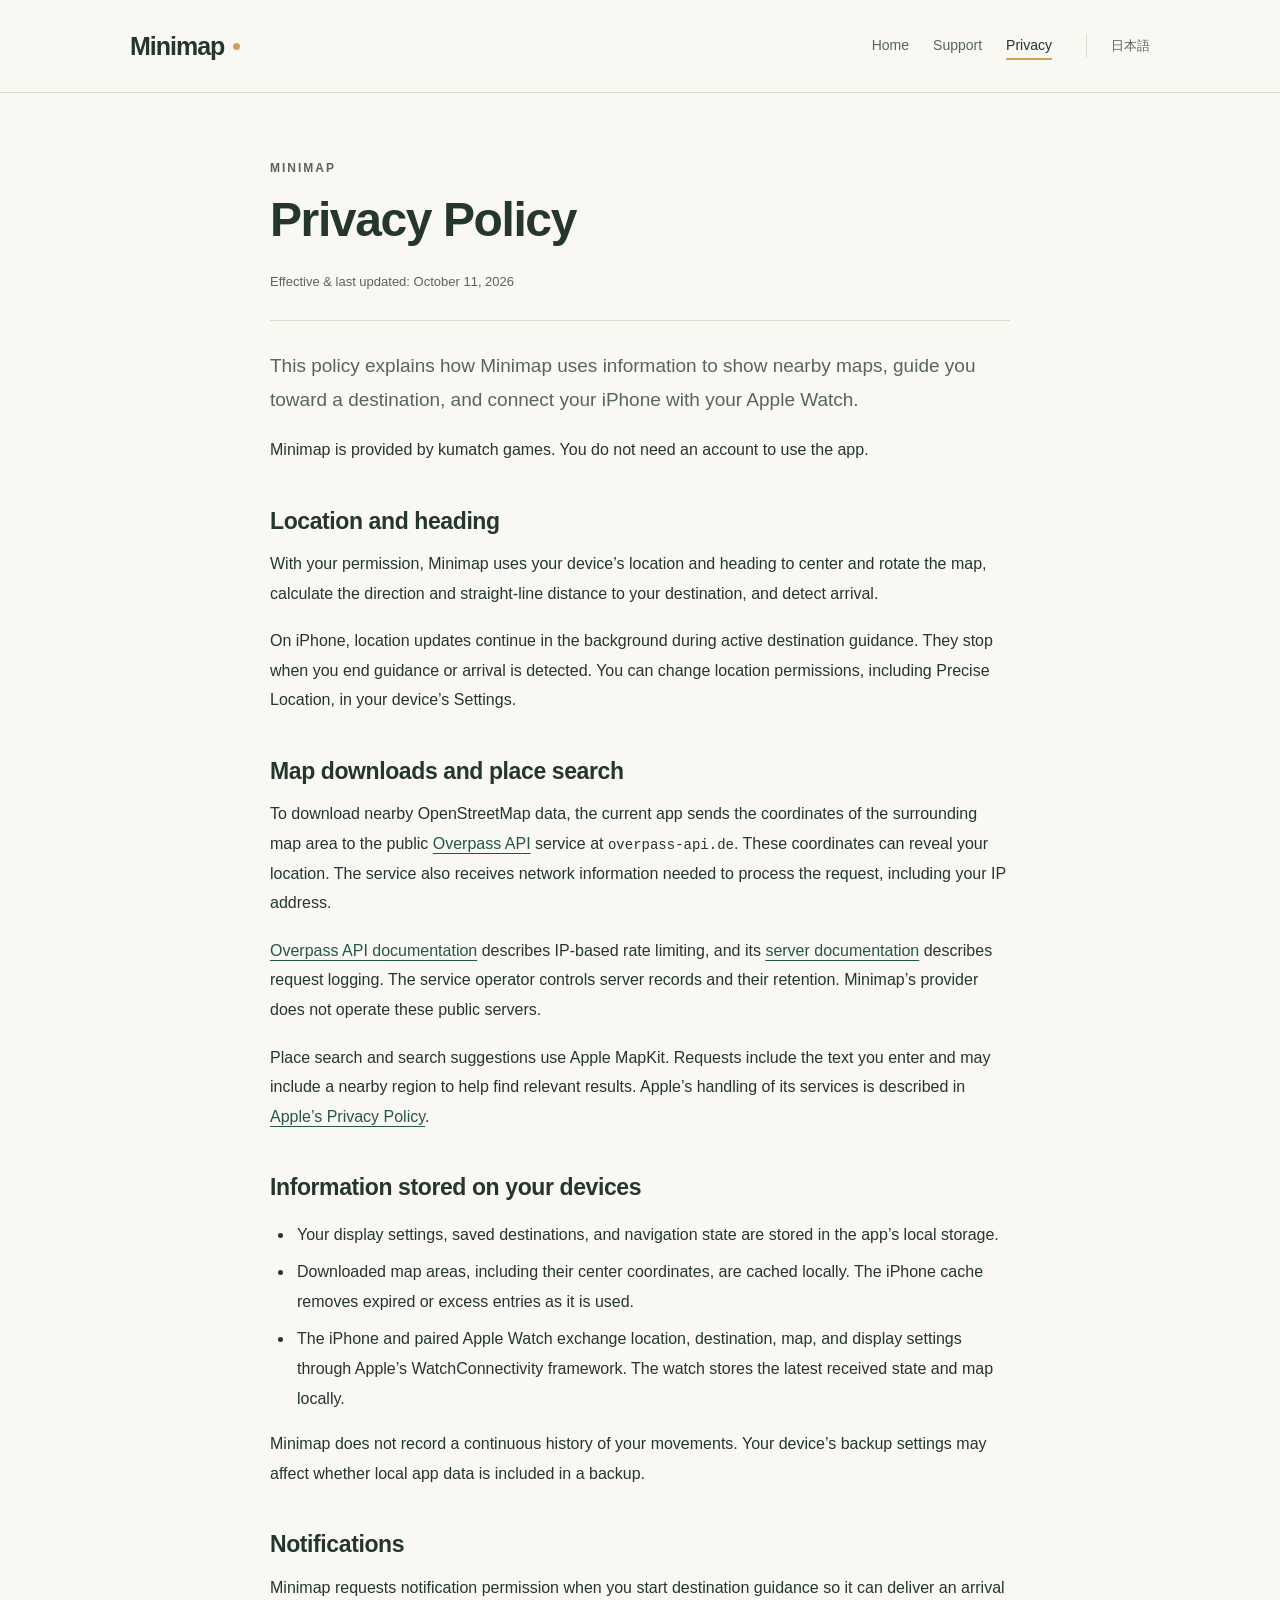
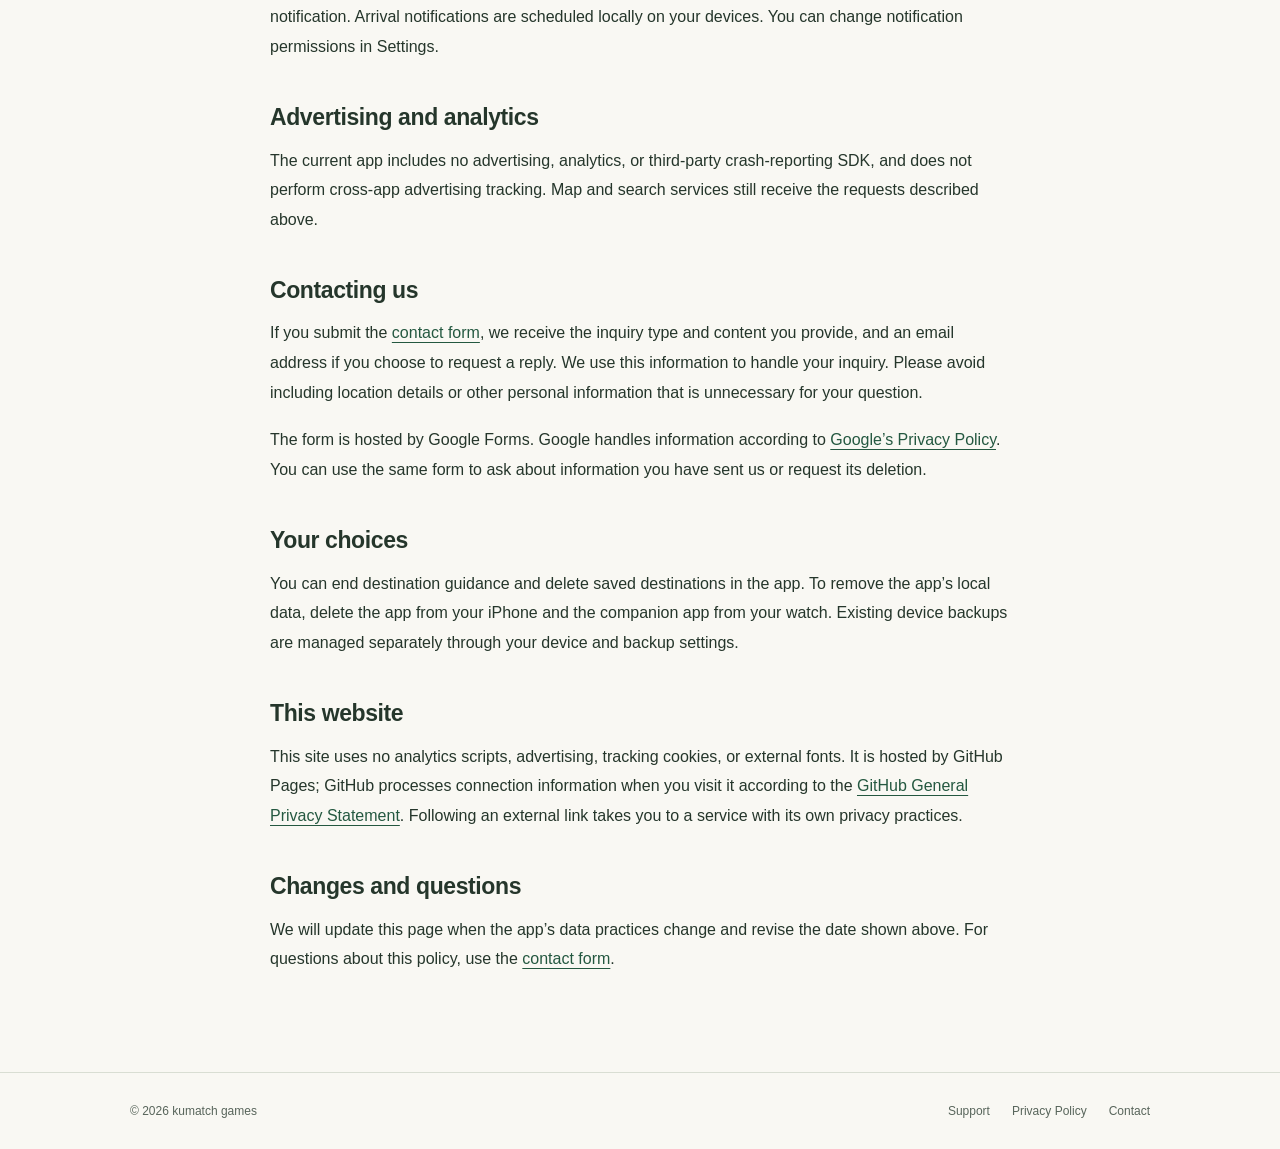
==== privacy.html @ 5348c85e "Publish Minimap privacy and support pages in English and Japanese" ====
<!doctype html>
<html lang="en">
<head>
<meta charset="utf-8">
<meta name="viewport" content="width=device-width, initial-scale=1">
<meta name="color-scheme" content="light">
<title>Privacy Policy — Minimap</title>
<meta name="description" content="Support and privacy information for Minimap, a circular map for iPhone and Apple Watch.">
<meta name="referrer" content="strict-origin-when-cross-origin">
<link rel="canonical" href="https://kumatch-games.github.io/mimimap-hp/privacy.html">
<link rel="alternate" hreflang="en" href="https://kumatch-games.github.io/mimimap-hp/privacy.html">
<link rel="alternate" hreflang="ja" href="https://kumatch-games.github.io/mimimap-hp/privacy-ja.html">
<link rel="stylesheet" href="site.css">
</head>
<body>
<a class="skip" href="privacy.html#main">Skip to content</a>
<header><div class="header-inner"><a class="brand" href="index.html">Minimap<span class="brand-dot" aria-hidden="true"></span></a><nav aria-label="Main"><a href="index.html">Home</a><a href="support.html">Support</a><a href="privacy.html" aria-current="page">Privacy</a></nav><a class="language" href="privacy-ja.html" lang="ja" hreflang="ja">日本語</a></div></header>
<main id="main" class="document"><p class="eyebrow">Minimap</p><h1>Privacy Policy</h1><p class="meta">Effective &amp; last updated: October 11, 2026</p>
<p class="intro">This policy explains how Minimap uses information to show nearby maps, guide you toward a destination, and connect your iPhone with your Apple Watch.</p>
<p>Minimap is provided by kumatch games. You do not need an account to use the app.</p>
<h2 id="location">Location and heading</h2>
<p>With your permission, Minimap uses your device’s location and heading to center and rotate the map, calculate the direction and straight-line distance to your destination, and detect arrival.</p>
<p>On iPhone, location updates continue in the background during active destination guidance. They stop when you end guidance or arrival is detected. You can change location permissions, including Precise Location, in your device’s Settings.</p>
<h2 id="services">Map downloads and place search</h2>
<p>To download nearby OpenStreetMap data, the current app sends the coordinates of the surrounding map area to the public <a href="https://overpass-api.de/">Overpass API</a> service at <code>overpass-api.de</code>. These coordinates can reveal your location. The service also receives network information needed to process the request, including your IP address.</p>
<p><a href="https://dev.overpass-api.de/overpass-doc/en/preface/commons.html">Overpass API documentation</a> describes IP-based rate limiting, and its <a href="https://dev.overpass-api.de/technical_overview.html">server documentation</a> describes request logging. The service operator controls server records and their retention. Minimap’s provider does not operate these public servers.</p>
<p>Place search and search suggestions use Apple MapKit. Requests include the text you enter and may include a nearby region to help find relevant results. Apple’s handling of its services is described in <a href="https://www.apple.com/legal/privacy/">Apple’s Privacy Policy</a>.</p>
<h2 id="devices">Information stored on your devices</h2>
<ul>
<li>Your display settings, saved destinations, and navigation state are stored in the app’s local storage.</li>
<li>Downloaded map areas, including their center coordinates, are cached locally. The iPhone cache removes expired or excess entries as it is used.</li>
<li>The iPhone and paired Apple Watch exchange location, destination, map, and display settings through Apple’s WatchConnectivity framework. The watch stores the latest received state and map locally.</li>
</ul>
<p>Minimap does not record a continuous history of your movements. Your device’s backup settings may affect whether local app data is included in a backup.</p>
<h2 id="notifications">Notifications</h2>
<p>Minimap requests notification permission when you start destination guidance so it can deliver an arrival notification. Arrival notifications are scheduled locally on your devices. You can change notification permissions in Settings.</p>
<h2 id="analytics">Advertising and analytics</h2>
<p>The current app includes no advertising, analytics, or third-party crash-reporting SDK, and does not perform cross-app advertising tracking. Map and search services still receive the requests described above.</p>
<h2 id="contact">Contacting us</h2>
<p>If you submit the <a href="https://forms.gle/LzqGx8GmkPNGpjQ88">contact form</a>, we receive the inquiry type and content you provide, and an email address if you choose to request a reply. We use this information to handle your inquiry. Please avoid including location details or other personal information that is unnecessary for your question.</p>
<p>The form is hosted by Google Forms. Google handles information according to <a href="https://policies.google.com/privacy">Google’s Privacy Policy</a>. You can use the same form to ask about information you have sent us or request its deletion.</p>
<h2 id="choices">Your choices</h2>
<p>You can end destination guidance and delete saved destinations in the app. To remove the app’s local data, delete the app from your iPhone and the companion app from your watch. Existing device backups are managed separately through your device and backup settings.</p>
<h2 id="website">This website</h2>
<p>This site uses no analytics scripts, advertising, tracking cookies, or external fonts. It is hosted by GitHub Pages; GitHub processes connection information when you visit it according to the <a href="https://docs.github.com/en/site-policy/privacy-policies/github-general-privacy-statement">GitHub General Privacy Statement</a>. Following an external link takes you to a service with its own privacy practices.</p>
<h2 id="changes">Changes and questions</h2>
<p>We will update this page when the app’s data practices change and revise the date shown above. For questions about this policy, use the <a href="https://forms.gle/LzqGx8GmkPNGpjQ88">contact form</a>.</p>
</main>
<footer><div class="footer-inner"><p>© 2026 kumatch games</p><div><a href="support.html">Support</a><a href="privacy.html">Privacy Policy</a><a href="https://forms.gle/LzqGx8GmkPNGpjQ88">Contact</a></div></div></footer>
</body>
</html>
---- site.css ----
:root { color-scheme:light; --paper:#f9f8f3; --ink:#25362b; --muted:#58655b; --accent:#245840; --line:#d9ded3; }
* { box-sizing:border-box; }
html { scroll-behavior:smooth; }
body { margin:0; background:var(--paper); color:var(--ink); font-family:-apple-system,BlinkMacSystemFont,"Segoe UI","Hiragino Kaku Gothic ProN","Yu Gothic",sans-serif; font-size:16px; line-height:1.85; }
a { color:var(--accent); text-underline-offset:4px; overflow-wrap:anywhere; }
a:hover { text-decoration-thickness:2px; }
a:focus-visible { outline:3px solid #bc7c22; outline-offset:5px; border-radius:3px; }
.skip { position:absolute; top:-80px; left:16px; padding:8px 16px; background:white; z-index:10; }
.skip:focus { top:12px; }
header { border-bottom:1px solid var(--line); }
.header-inner { max-width:1100px; margin:auto; padding:23px 40px; display:flex; align-items:center; gap:34px; }
.brand { display:inline-flex; align-items:center; gap:9px; font-size:25px; font-weight:750; letter-spacing:-1px; color:var(--ink); text-decoration:none; }
.brand-dot { width:7px; height:7px; border-radius:50%; background:#d1a351; }
nav { display:flex; gap:24px; margin-left:auto; font-size:14px; }
nav a, .language { color:var(--muted); text-decoration:none; }
nav a[aria-current] { color:var(--ink); text-decoration:underline; text-decoration-color:#d1a351; text-decoration-thickness:2px; text-underline-offset:8px; }
.language { border-left:1px solid var(--line); padding-left:24px; font-size:13px; white-space:nowrap; }
main { max-width:820px; margin:0 auto; padding:64px 40px 80px; min-height:calc(100vh - 230px); }
h1 { font-size:clamp(30px,4.6vw,48px); line-height:1.3; margin:10px 0 18px; font-weight:700; letter-spacing:-1.4px; overflow-wrap:anywhere; }
h2 { font-size:23px; line-height:1.4; margin:40px 0 12px; letter-spacing:-.4px; }
p { margin:12px 0 18px; }
.eyebrow { text-transform:uppercase; letter-spacing:2px; font-size:12px; font-weight:650; color:var(--muted); margin:0; }
.meta { color:var(--muted); font-size:13px; padding-bottom:26px; border-bottom:1px solid var(--line); margin:0 0 28px; }
.intro { font-size:19px; line-height:1.8; color:var(--muted); }
ul { padding-left:24px; }
li { padding-left:3px; margin:8px 0; }
code { font-size:14px; overflow-wrap:anywhere; }
.button { display:inline-flex; align-items:center; gap:26px; padding:12px 23px; color:white; background:var(--accent); border-radius:7px; text-decoration:none; font-weight:600; font-size:15px; }
.button:hover { background:#183f2d; }
.fine { font-size:14px; color:var(--muted); }
.home { max-width:1100px; padding-top:90px; }
.home h1 { font-size:clamp(38px,6vw,70px); line-height:1.17; letter-spacing:-2.2px; margin:20px 0 24px; }
.home .intro { max-width:540px; }
.actions { display:flex; align-items:center; gap:26px; flex-wrap:wrap; margin-top:30px; }
.secondary { font-size:15px; }
.home-note { max-width:590px; margin-top:60px; border-top:1px solid var(--line); padding-top:20px; color:var(--muted); font-size:15px; }
footer { border-top:1px solid var(--line); color:var(--muted); font-size:12px; }
.footer-inner { max-width:1100px; margin:auto; padding:27px 40px; display:flex; align-items:center; justify-content:space-between; gap:20px; }
.footer-inner p { margin:0; }
.footer-inner div { display:flex; gap:22px; flex-wrap:wrap; }
footer a { color:var(--muted); text-decoration:none; }
@media(max-width:640px) {
.header-inner { flex-wrap:wrap; gap:16px; padding:20px 24px; }
.brand { font-size:23px; }
.language { margin-left:auto; border:0; padding:0; }
nav { order:3; width:100%; margin:0; gap:25px; font-size:13px; }
main { padding:40px 24px 56px; }
h1 { letter-spacing:-.8px; }
h2 { font-size:21px; }
.intro { font-size:17px; }
.home { padding-top:58px; }
.home h1 { letter-spacing:-1.4px; }
.footer-inner { padding:24px; align-items:flex-start; flex-direction:column; gap:12px; }
.footer-inner div { gap:17px; }
}
@media(prefers-reduced-motion:reduce) { html { scroll-behavior:auto; } }
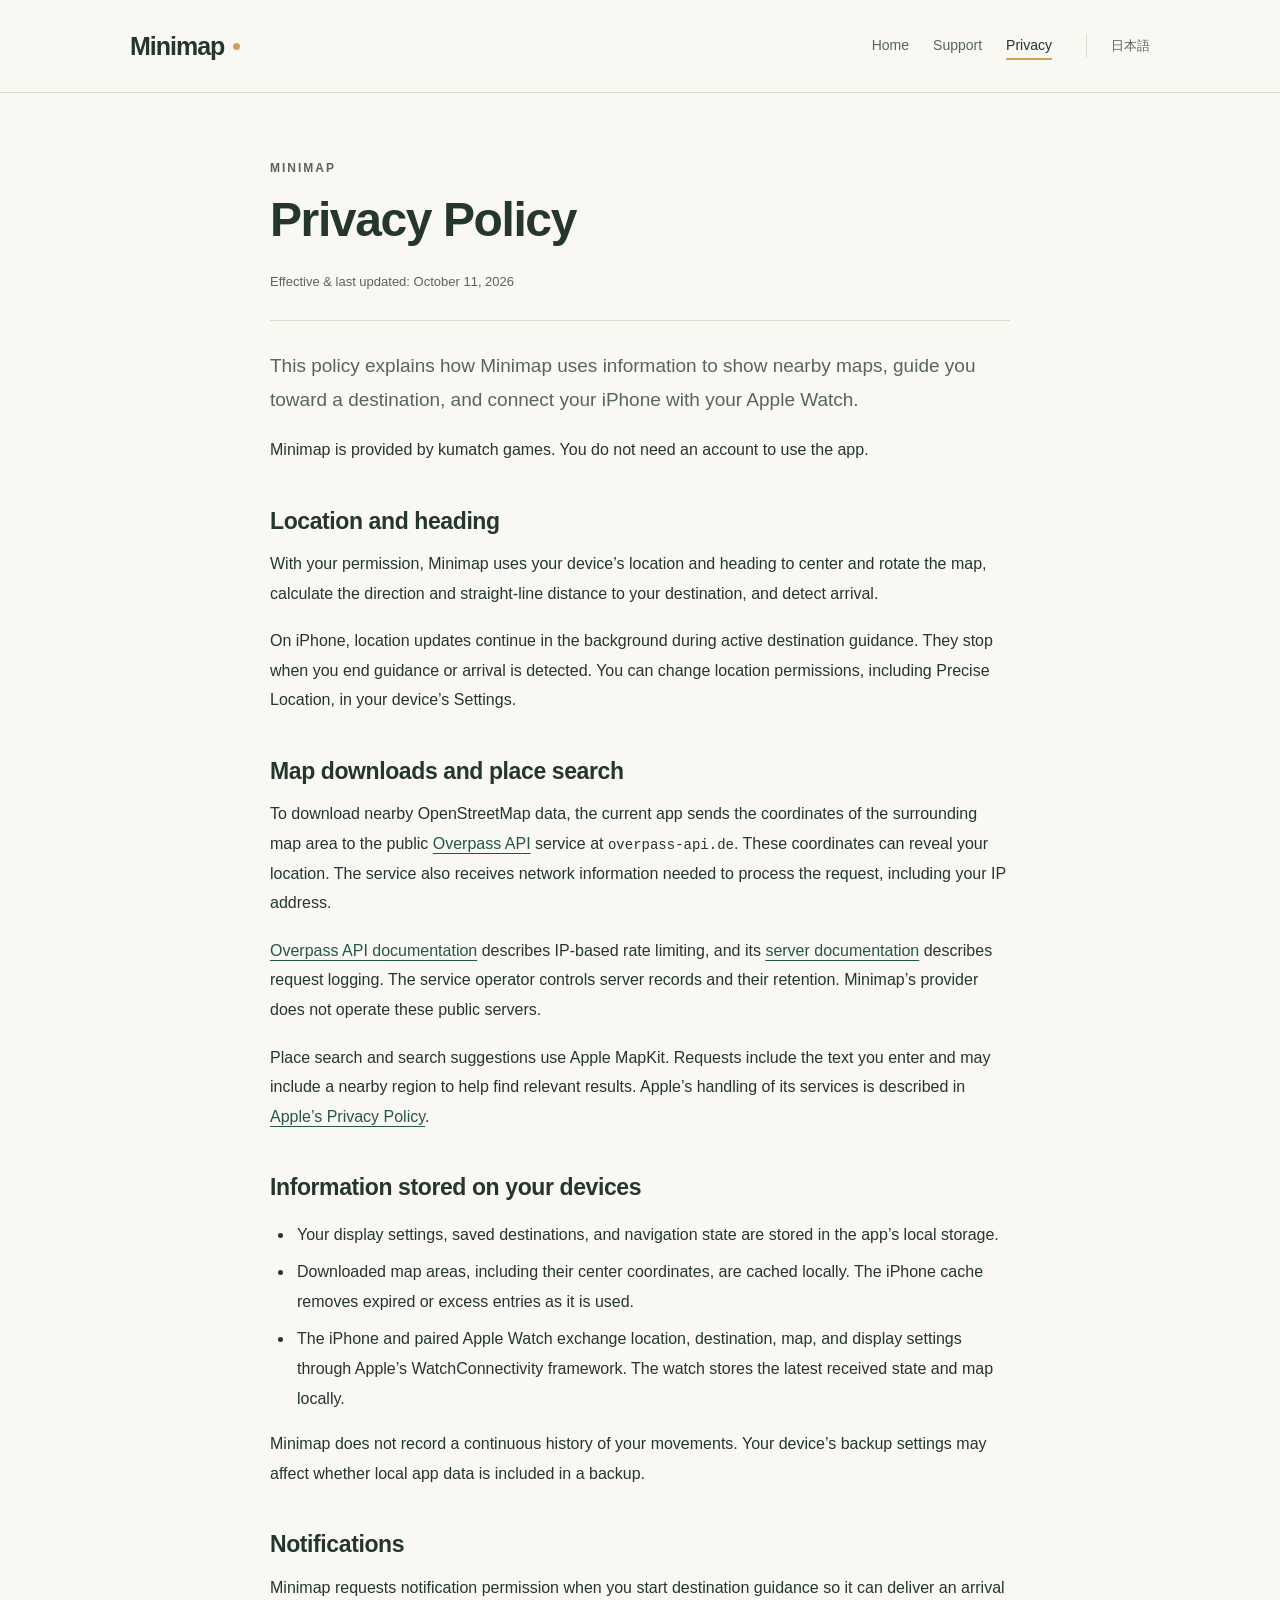
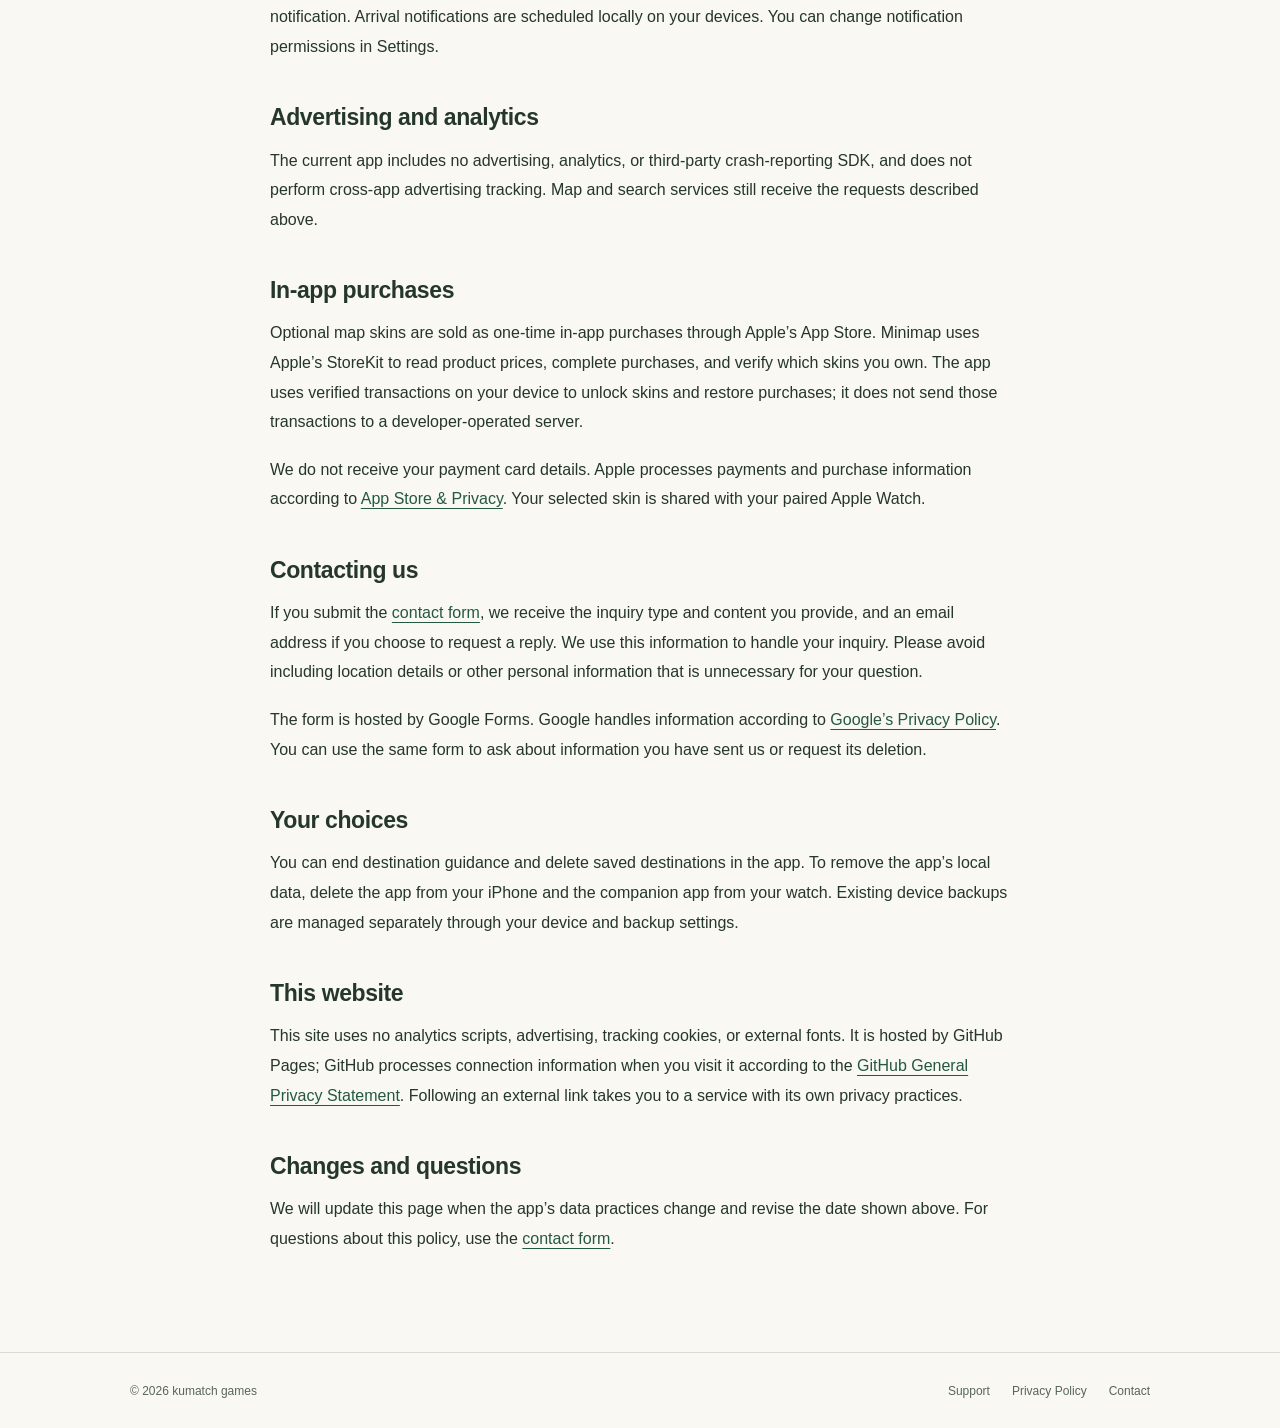
==== commit 27b4225b: "Document StoreKit purchase privacy" ====
--- a/privacy.html
+++ b/privacy.html
@@ -36,6 +36,9 @@
 <p>Minimap requests notification permission when you start destination guidance so it can deliver an arrival notification. Arrival notifications are scheduled locally on your devices. You can change notification permissions in Settings.</p>
 <h2 id="analytics">Advertising and analytics</h2>
 <p>The current app includes no advertising, analytics, or third-party crash-reporting SDK, and does not perform cross-app advertising tracking. Map and search services still receive the requests described above.</p>
+<h2 id="purchases">In-app purchases</h2>
+<p>Optional map skins are sold as one-time in-app purchases through Apple’s App Store. Minimap uses Apple’s StoreKit to read product prices, complete purchases, and verify which skins you own. The app uses verified transactions on your device to unlock skins and restore purchases; it does not send those transactions to a developer-operated server.</p>
+<p>We do not receive your payment card details. Apple processes payments and purchase information according to <a href="https://www.apple.com/legal/privacy/data/en/app-store/">App Store &amp; Privacy</a>. Your selected skin is shared with your paired Apple Watch.</p>
 <h2 id="contact">Contacting us</h2>
 <p>If you submit the <a href="https://forms.gle/LzqGx8GmkPNGpjQ88">contact form</a>, we receive the inquiry type and content you provide, and an email address if you choose to request a reply. We use this information to handle your inquiry. Please avoid including location details or other personal information that is unnecessary for your question.</p>
 <p>The form is hosted by Google Forms. Google handles information according to <a href="https://policies.google.com/privacy">Google’s Privacy Policy</a>. You can use the same form to ask about information you have sent us or request its deletion.</p>
